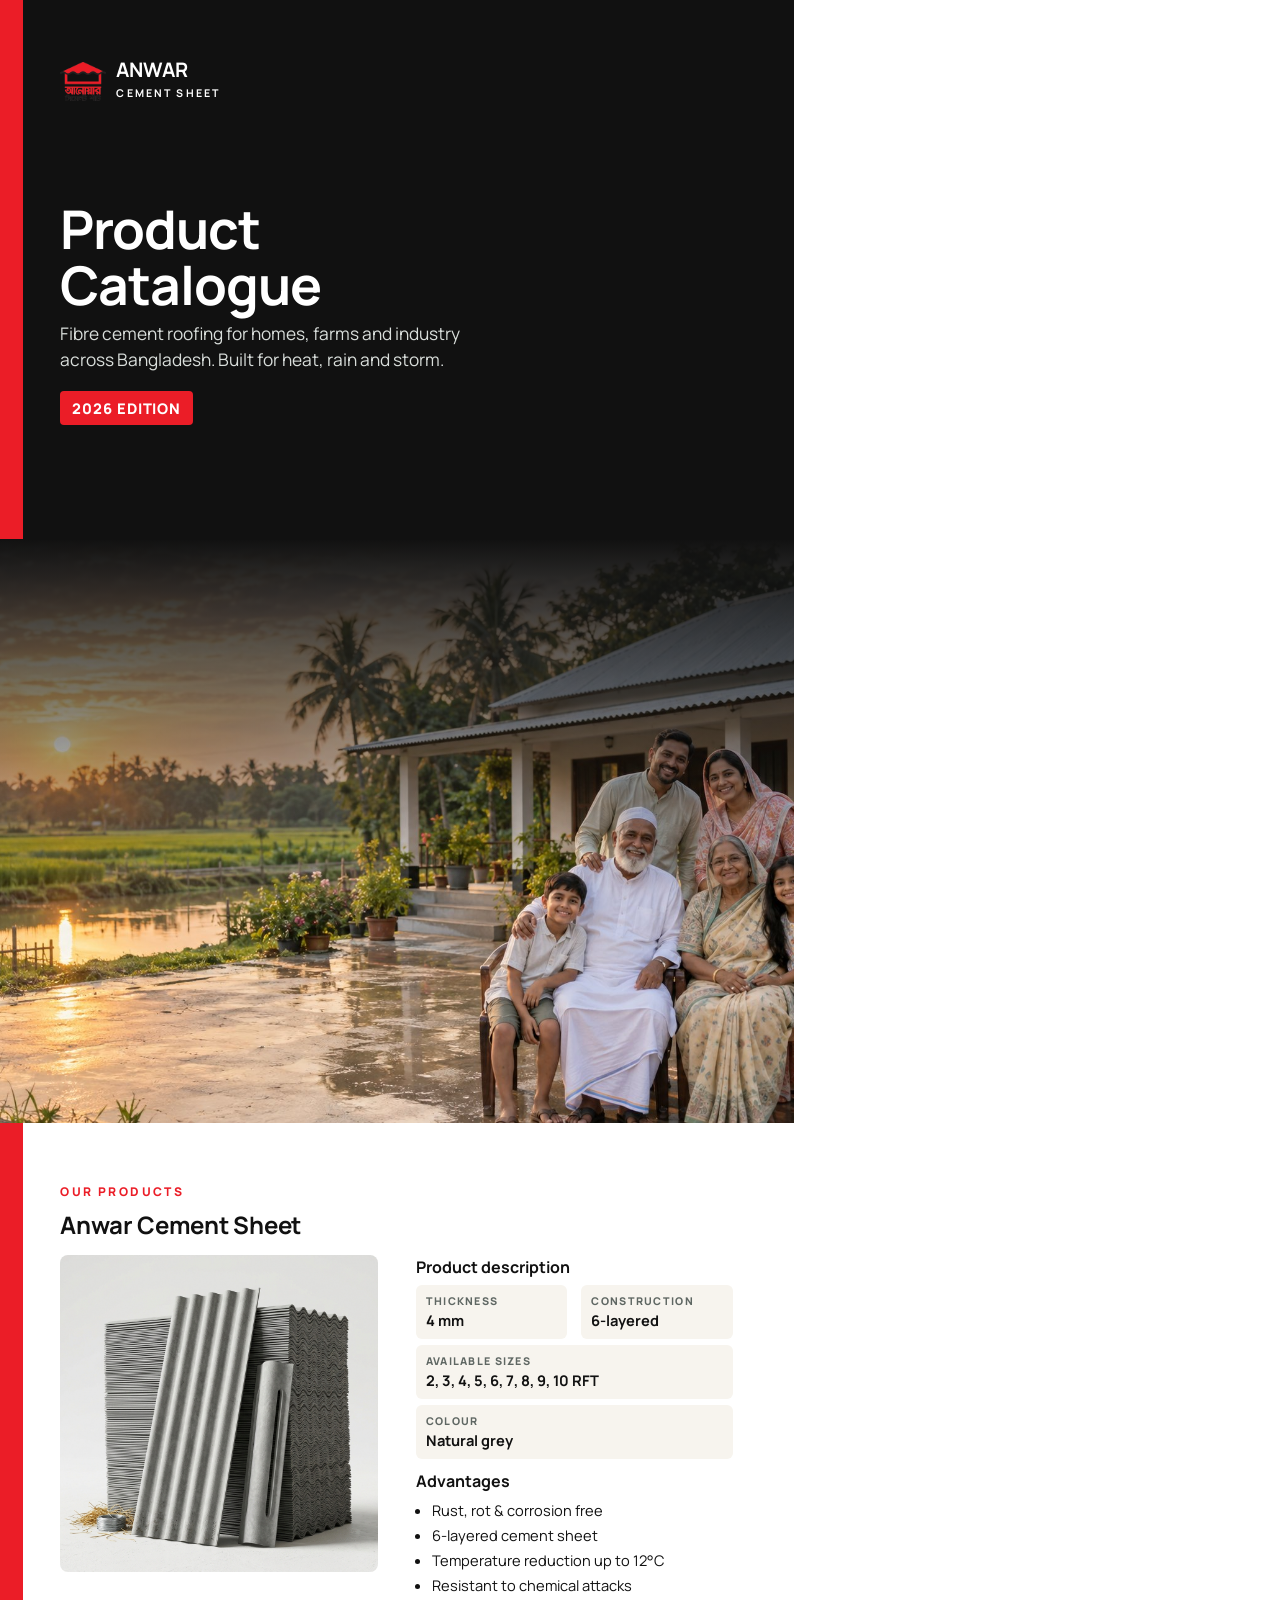
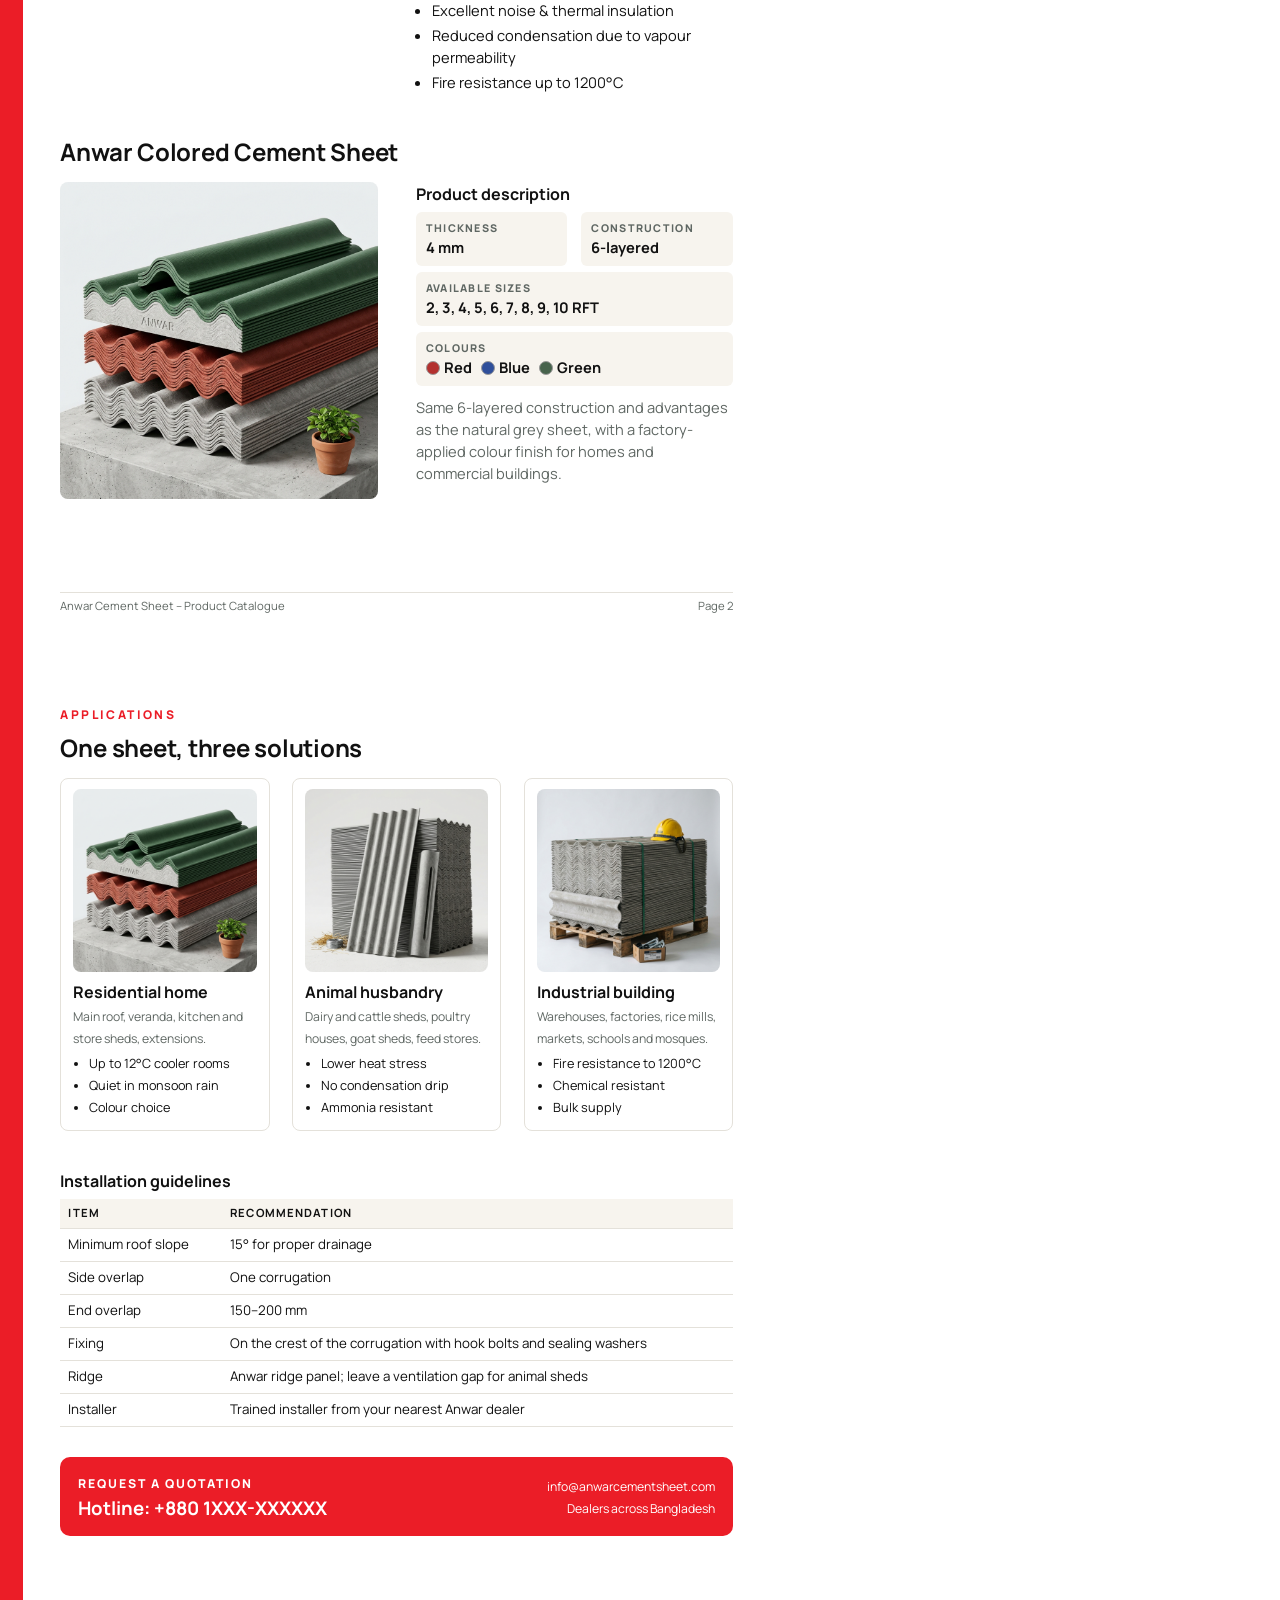
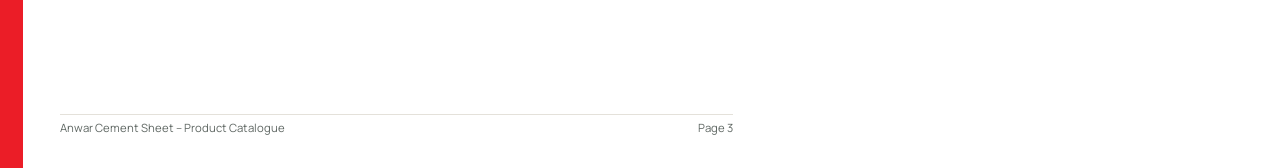
==== catalogue.html @ 4c1e817f "Initial commit: Anwar Cement Sheet website Static marketing site with hero carousel, Why Anwar secti" ====
<!doctype html>
<html lang="en">
<head>
  <meta charset="utf-8">
  <title>Anwar Cement Sheet – Product Catalogue</title>
  <link href="https://fonts.googleapis.com/css2?family=Manrope:wght@400;600;700;800&display=swap" rel="stylesheet">
  <style>
    @page { size: A4; margin: 0; }
    * { box-sizing: border-box; }
    body { margin: 0; font: 11pt/1.5 "Manrope", Arial, sans-serif; color: #111; -webkit-print-color-adjust: exact; print-color-adjust: exact; }
    .page { width: 210mm; height: 297mm; padding: 16mm 16mm 14mm; position: relative; page-break-after: always; overflow: hidden; }
    .page:last-child { page-break-after: auto; }
    .red { color: #eb1d27; }
    .eyebrow { font-size: 9pt; letter-spacing: .2em; text-transform: uppercase; font-weight: 800; color: #eb1d27; margin: 0 0 6px; }
    h1 { font-size: 30pt; line-height: 1.05; letter-spacing: -.02em; margin: 0 0 8px; }
    h2 { font-size: 18pt; letter-spacing: -.01em; margin: 0 0 12px; }
    h3 { font-size: 12pt; margin: 0 0 6px; }
    p { margin: 0 0 8px; }
    .muted { color: #5f6763; }
    .brand { display: flex; align-items: center; gap: 10px; }
    .brand img { width: 46px; }
    .brand strong { color: #eb1d27; font-size: 15pt; display: block; line-height: 1; }
    .brand small { letter-spacing: .2em; font-size: 8pt; font-weight: 700; }
    .cover { background: #111; color: #fff; }
    .cover .brand strong { color: #fff; }
    .cover-img { position: absolute; left: 0; right: 0; bottom: 0; height: 52%; background: url('assets/hero/hero-1.jpg') center/cover; }
    .cover-img::before { content: ""; position: absolute; inset: 0; background: linear-gradient(180deg, #111 0%, rgba(17,17,17,0) 60%); }
    .cover h1 { font-size: 40pt; margin-top: 26mm; }
    .cover .tag { display: inline-block; background: #eb1d27; padding: 6px 12px; border-radius: 4px; font-weight: 800; letter-spacing: .06em; margin-top: 10px; }
    .stripe { position: absolute; left: 0; top: 0; bottom: 0; width: 6mm; background: #eb1d27; }
    .grid2 { display: grid; grid-template-columns: 1fr 1fr; gap: 10mm; }
    .grid3 { display: grid; grid-template-columns: repeat(3, 1fr); gap: 6mm; }
    .card { border: 1px solid #e4e1da; border-radius: 8px; padding: 10px 12px; background: #fff; }
    .card b { display: block; font-size: 12pt; }
    .card small { color: #5f6763; }
    .spec { display: grid; grid-template-columns: 1fr 1fr; gap: 6px 14px; }
    .spec div { padding: 8px 10px; background: #f7f4ee; border-radius: 6px; }
    .spec small { display: block; font-size: 8pt; letter-spacing: .12em; text-transform: uppercase; color: #5f6763; font-weight: 800; }
    .spec b { font-size: 11pt; }
    ul { margin: 0; padding-left: 16px; }
    li { margin: 3px 0; }
    .img { border-radius: 8px; background-size: cover; background-position: center; }
    .swatch { display: inline-block; width: 14px; height: 14px; border-radius: 50%; vertical-align: -2px; margin-right: 4px; border: 1px solid #999; }
    .foot { position: absolute; left: 16mm; right: 16mm; bottom: 8mm; display: flex; justify-content: space-between; font-size: 8.5pt; color: #5f6763; border-top: 1px solid #e4e1da; padding-top: 5px; }
    .tbl { width: 100%; border-collapse: collapse; font-size: 10pt; }
    .tbl th, .tbl td { border-bottom: 1px solid #e4e1da; padding: 6px 8px; text-align: left; }
    .tbl th { background: #f7f4ee; font-size: 8.5pt; letter-spacing: .1em; text-transform: uppercase; }
    .cta { background: #eb1d27; color: #fff; border-radius: 10px; padding: 14px 18px; display: flex; justify-content: space-between; align-items: center; margin-top: 8mm; }
    .cta b { font-size: 14pt; display: block; }
  </style>
</head>
<body>

<!-- Cover -->
<section class="page cover">
  <div class="stripe"></div>
  <div class="brand"><img src="assets/logo-512.png" alt=""><div><strong>ANWAR</strong><small>CEMENT SHEET</small></div></div>
  <h1>Product<br>Catalogue</h1>
  <p style="font-size:13pt;color:#d9dedb;max-width:120mm">Fibre cement roofing for homes, farms and industry across Bangladesh. Built for heat, rain and storm.</p>
  <span class="tag">2026 EDITION</span>
  <div class="cover-img"></div>
</section>

<!-- Products -->
<section class="page">
  <div class="stripe"></div>
  <p class="eyebrow">Our products</p>
  <h2>Anwar Cement Sheet</h2>
  <div class="grid2">
    <div>
      <div class="img" style="aspect-ratio:1/1;background-image:url('assets/cat-farm.jpg')"></div>
    </div>
    <div>
      <h3>Product description</h3>
      <div class="spec">
        <div><small>Thickness</small><b>4 mm</b></div>
        <div><small>Construction</small><b>6-layered</b></div>
        <div style="grid-column:1/-1"><small>Available sizes</small><b>2, 3, 4, 5, 6, 7, 8, 9, 10 RFT</b></div>
        <div style="grid-column:1/-1"><small>Colour</small><b>Natural grey</b></div>
      </div>
      <h3 style="margin-top:10px">Advantages</h3>
      <ul>
        <li>Rust, rot &amp; corrosion free</li>
        <li>6-layered cement sheet</li>
        <li>Temperature reduction up to 12°C</li>
        <li>Resistant to chemical attacks</li>
        <li>Excellent noise &amp; thermal insulation</li>
        <li>Reduced condensation due to vapour permeability</li>
        <li>Fire resistance up to 1200°C</li>
      </ul>
    </div>
  </div>

  <h2 style="margin-top:10mm">Anwar Colored Cement Sheet</h2>
  <div class="grid2">
    <div>
      <div class="img" style="aspect-ratio:1/1;background-image:url('assets/cat-residential.jpg')"></div>
    </div>
    <div>
      <h3>Product description</h3>
      <div class="spec">
        <div><small>Thickness</small><b>4 mm</b></div>
        <div><small>Construction</small><b>6-layered</b></div>
        <div style="grid-column:1/-1"><small>Available sizes</small><b>2, 3, 4, 5, 6, 7, 8, 9, 10 RFT</b></div>
        <div style="grid-column:1/-1"><small>Colours</small><b><span class="swatch" style="background:#b3312f"></span>Red &nbsp; <span class="swatch" style="background:#2f4f9a"></span>Blue &nbsp; <span class="swatch" style="background:#47634c"></span>Green</b></div>
      </div>
      <p class="muted" style="margin-top:10px">Same 6-layered construction and advantages as the natural grey sheet, with a factory-applied colour finish for homes and commercial buildings.</p>
    </div>
  </div>
  <div class="foot"><span>Anwar Cement Sheet – Product Catalogue</span><span>Page 2</span></div>
</section>

<!-- Applications -->
<section class="page">
  <div class="stripe"></div>
  <p class="eyebrow">Applications</p>
  <h2>One sheet, three solutions</h2>
  <div class="grid3">
    <div class="card">
      <div class="img" style="aspect-ratio:1/1;background-image:url('assets/cat-residential.jpg');margin-bottom:8px"></div>
      <b>Residential home</b>
      <small>Main roof, veranda, kitchen and store sheds, extensions.</small>
      <ul style="margin-top:6px;font-size:9.5pt"><li>Up to 12°C cooler rooms</li><li>Quiet in monsoon rain</li><li>Colour choice</li></ul>
    </div>
    <div class="card">
      <div class="img" style="aspect-ratio:1/1;background-image:url('assets/cat-farm.jpg');margin-bottom:8px"></div>
      <b>Animal husbandry</b>
      <small>Dairy and cattle sheds, poultry houses, goat sheds, feed stores.</small>
      <ul style="margin-top:6px;font-size:9.5pt"><li>Lower heat stress</li><li>No condensation drip</li><li>Ammonia resistant</li></ul>
    </div>
    <div class="card">
      <div class="img" style="aspect-ratio:1/1;background-image:url('assets/cat-industrial.jpg');margin-bottom:8px"></div>
      <b>Industrial building</b>
      <small>Warehouses, factories, rice mills, markets, schools and mosques.</small>
      <ul style="margin-top:6px;font-size:9.5pt"><li>Fire resistance to 1200°C</li><li>Chemical resistant</li><li>Bulk supply</li></ul>
    </div>
  </div>

  <h3 style="margin-top:10mm">Installation guidelines</h3>
  <table class="tbl">
    <tr><th>Item</th><th>Recommendation</th></tr>
    <tr><td>Minimum roof slope</td><td>15° for proper drainage</td></tr>
    <tr><td>Side overlap</td><td>One corrugation</td></tr>
    <tr><td>End overlap</td><td>150–200 mm</td></tr>
    <tr><td>Fixing</td><td>On the crest of the corrugation with hook bolts and sealing washers</td></tr>
    <tr><td>Ridge</td><td>Anwar ridge panel; leave a ventilation gap for animal sheds</td></tr>
    <tr><td>Installer</td><td>Trained installer from your nearest Anwar dealer</td></tr>
  </table>

  <div class="cta">
    <div><small style="letter-spacing:.16em;text-transform:uppercase;font-weight:800">Request a quotation</small><b>Hotline: +880 1XXX-XXXXXX</b></div>
    <div style="text-align:right"><small>info@anwarcementsheet.com</small><br><small>Dealers across Bangladesh</small></div>
  </div>
  <div class="foot"><span>Anwar Cement Sheet – Product Catalogue</span><span>Page 3</span></div>
</section>

</body>
</html>
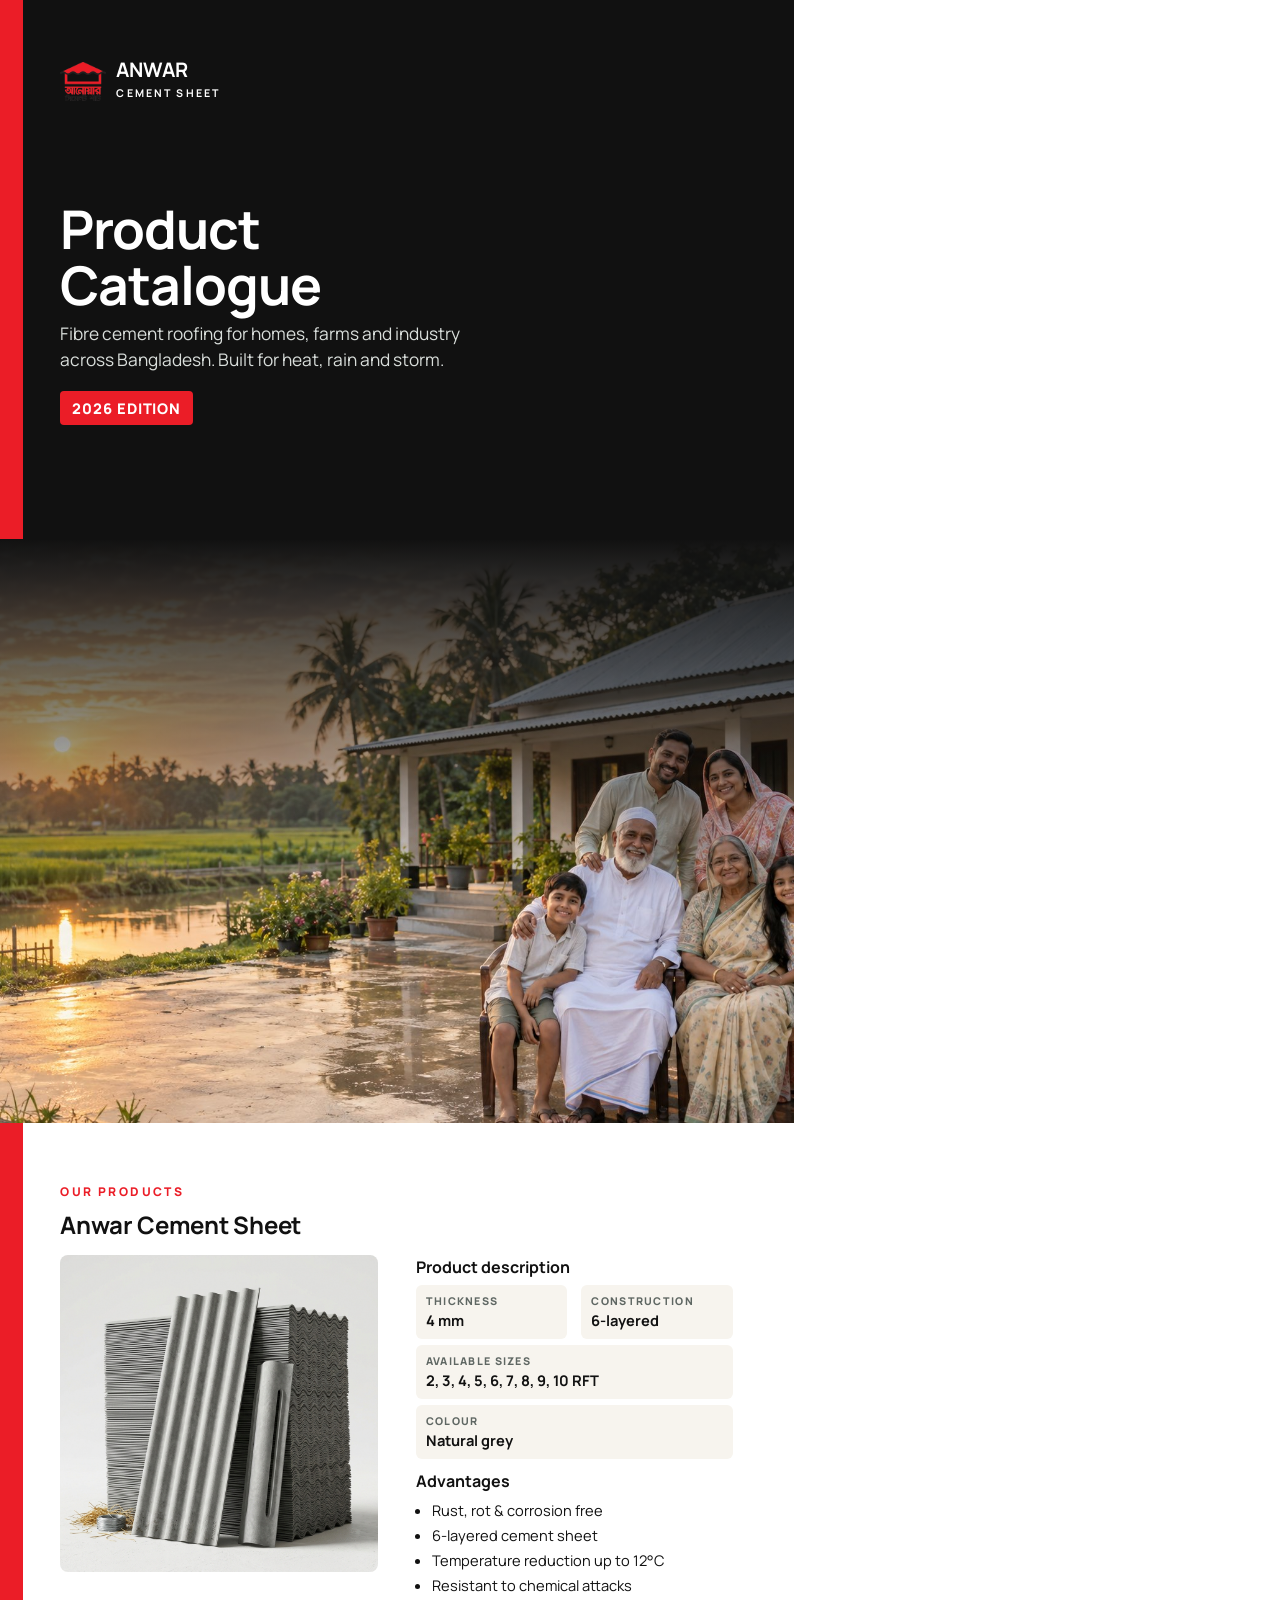
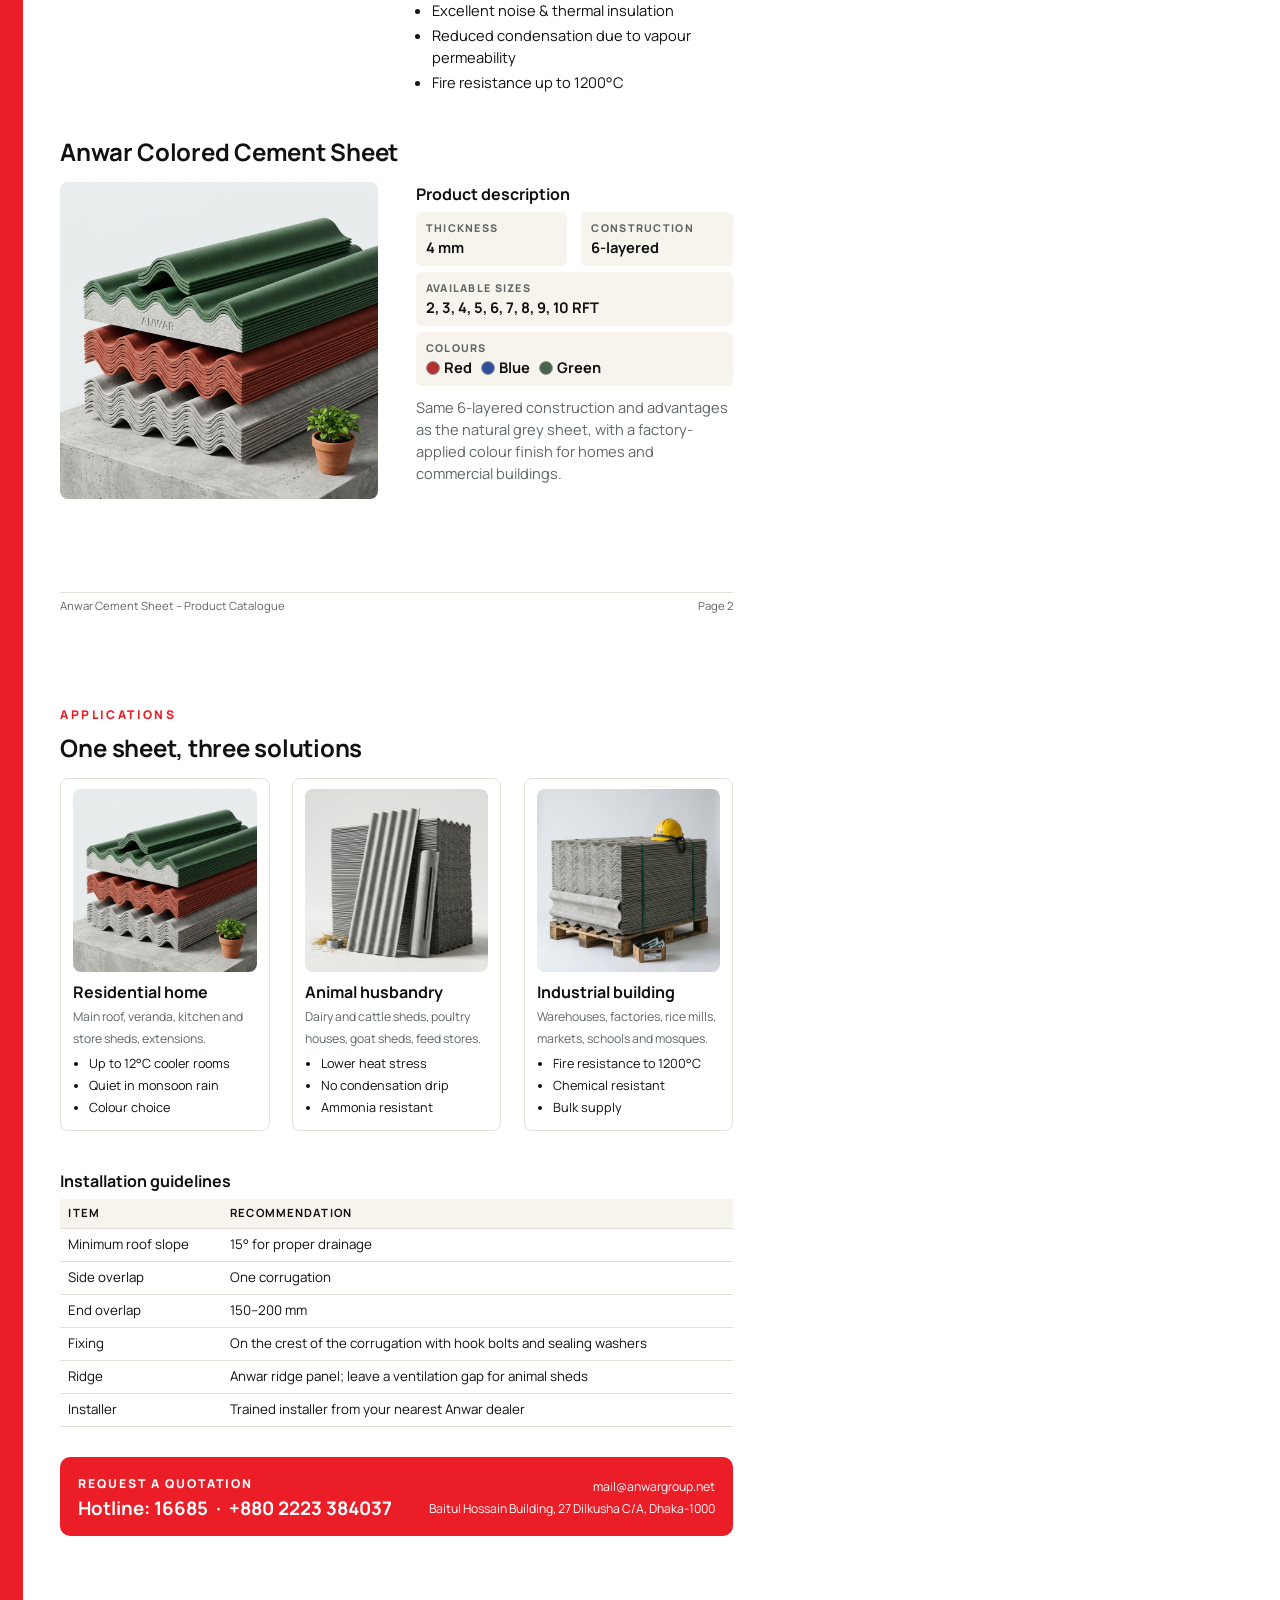
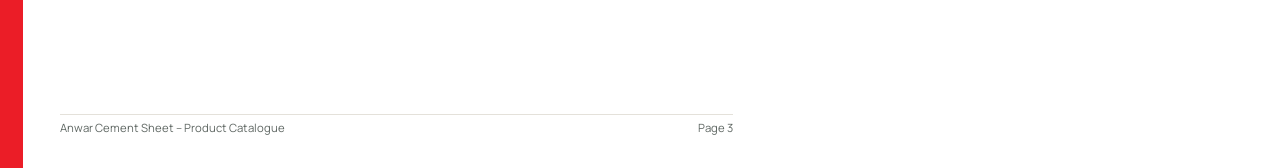
==== commit bd0619dc: "Add dedicated pages for every nav link with verified ACSL information - New pages: why, products, fi" ====
--- a/catalogue.html
+++ b/catalogue.html
@@ -148,8 +148,8 @@
   </table>
 
   <div class="cta">
-    <div><small style="letter-spacing:.16em;text-transform:uppercase;font-weight:800">Request a quotation</small><b>Hotline: +880 1XXX-XXXXXX</b></div>
-    <div style="text-align:right"><small>info@anwarcementsheet.com</small><br><small>Dealers across Bangladesh</small></div>
+    <div><small style="letter-spacing:.16em;text-transform:uppercase;font-weight:800">Request a quotation</small><b>Hotline: 16685 &nbsp;·&nbsp; +880 2223 384037</b></div>
+    <div style="text-align:right"><small>mail@anwargroup.net</small><br><small>Baitul Hossain Building, 27 Dilkusha C/A, Dhaka-1000</small></div>
   </div>
   <div class="foot"><span>Anwar Cement Sheet – Product Catalogue</span><span>Page 3</span></div>
 </section>
